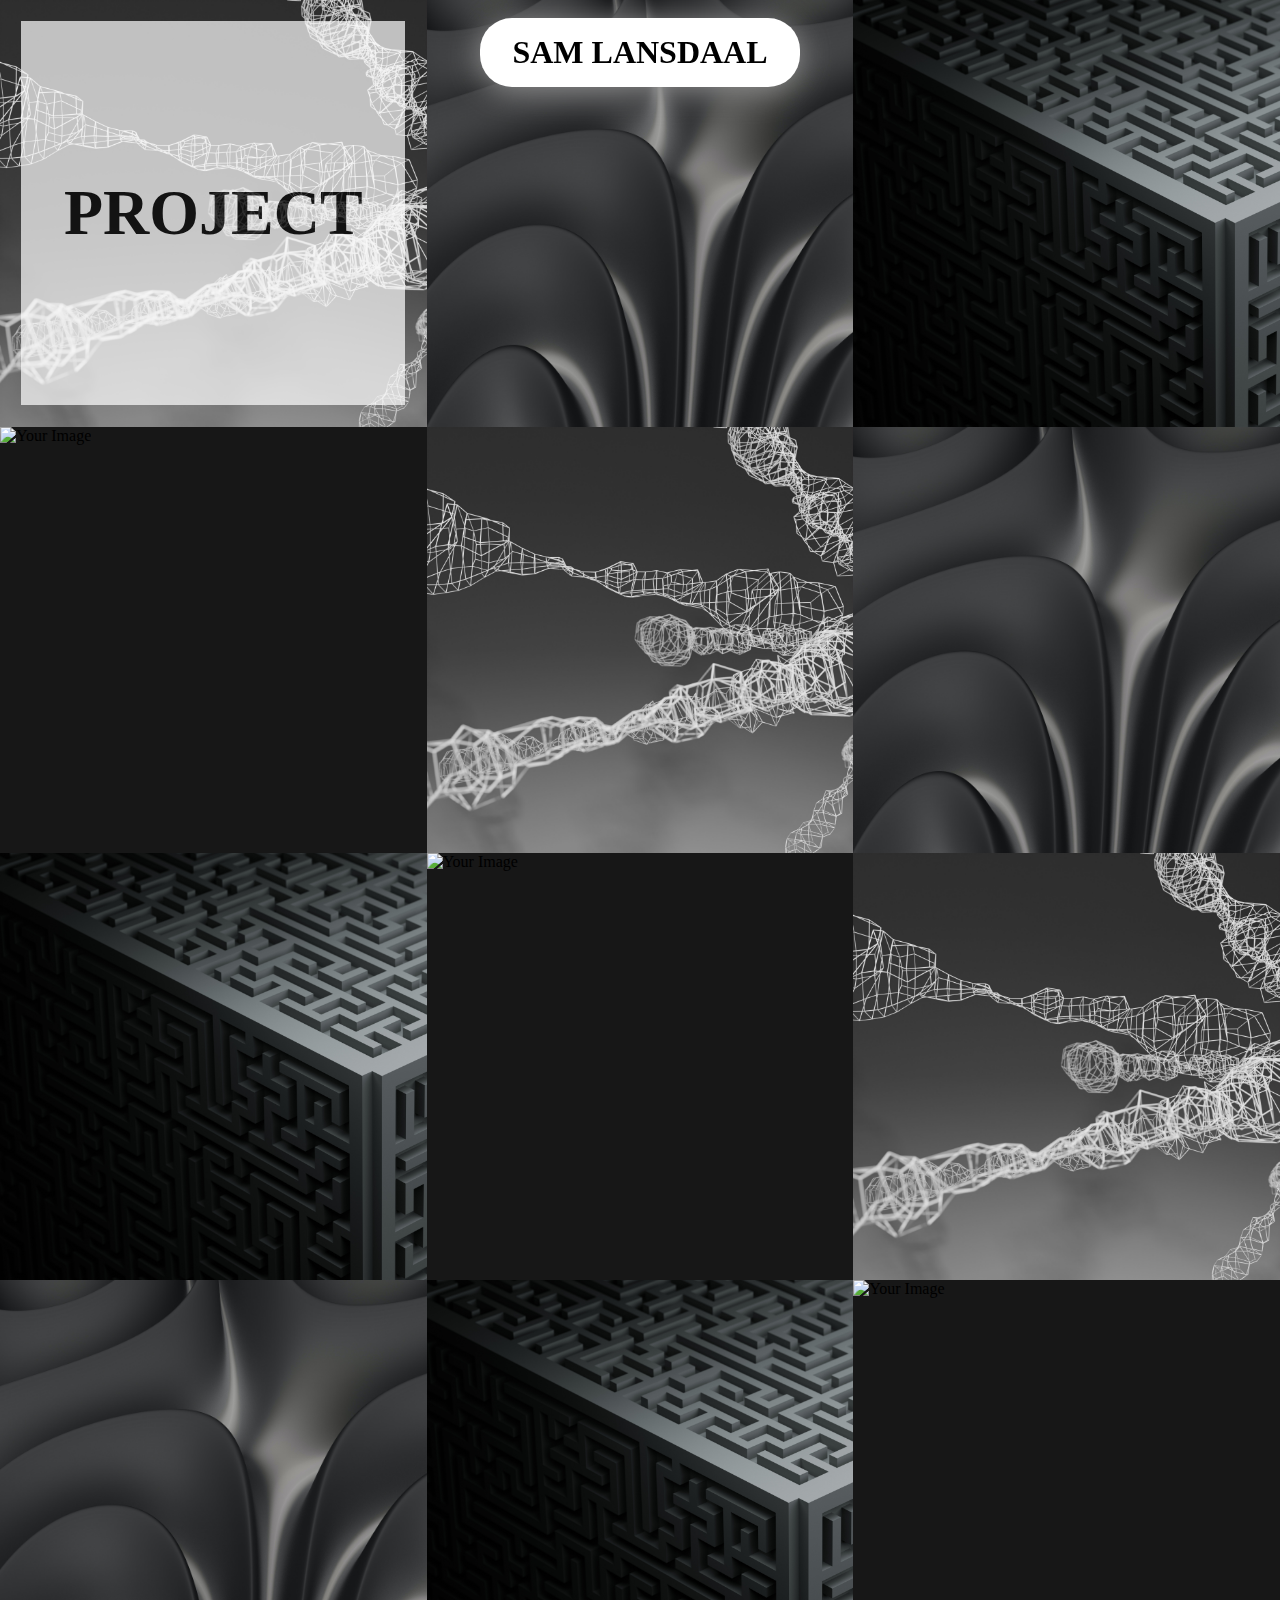
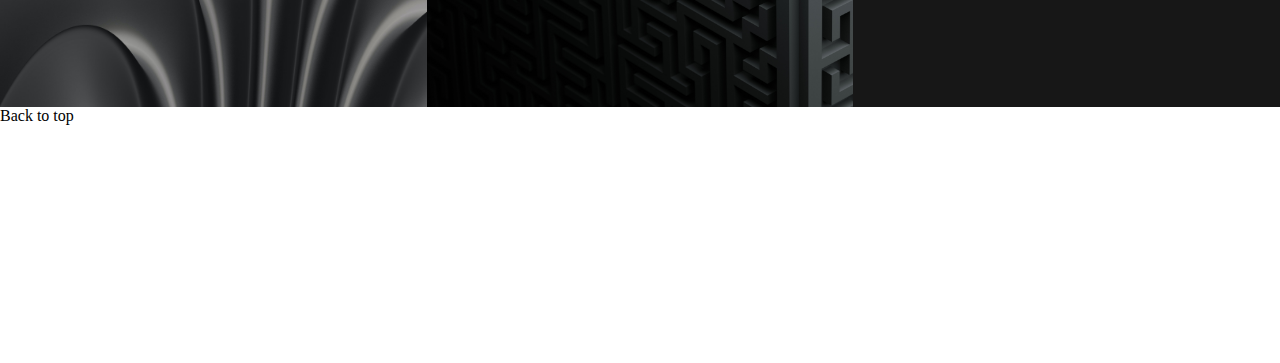
==== index.html @ 47d5263f "Add files via upload" ====
<!DOCTYPE html>
<html lang="en">
<head>
    <meta charset="UTF-8">
    <meta name="viewport" content="width=device-width, initial-scale=1.0">
    <title>Document</title>
    <link rel="stylesheet" type="text/css" href="./styles/styles.css">
</head>
<body>
    <main>
        <h1>
            <a href="index.html">
                Sam Lansdaal
            </a>
        </h1>

        <section>

            <a href="project1.html" class="image-container">
                <img src="images/test.jpg" alt="Your Image">
                
                <div class="overlay">
                    <h2>Project</h2>
                </div>
            </a>
            
            <a href="project1.html" class="image-container">
                <img src="images/test2.jpg" alt="Your Image">
                
                <div class="overlay">
                    <h2>Project</h2>
                </div>
            </a>
            
            <a href="project1.html" class="image-container">
                <img src="images/test3.jpg" alt="Your Image">
                
                <div class="overlay">
                    <h2>Project</h2>
                </div>
            </a>

            <a href="project1.html" class="image-container">
                <img src="images/test4.jpg" alt="Your Image">
                
                <div class="overlay">
                    <h2>Project</h2>
                </div>
            </a>

            <a href="project1.html" class="image-container">
                <img src="images/test.jpg" alt="Your Image">
                
                <div class="overlay">
                    <h2>Project</h2>
                </div>
            </a>
            
            <a href="project1.html" class="image-container">
                <img src="images/test2.jpg" alt="Your Image">
                
                <div class="overlay">
                    <h2>Project</h2>
                </div>
            </a>
            
            <a href="project1.html" class="image-container">
                <img src="images/test3.jpg" alt="Your Image">
                
                <div class="overlay">
                    <h2>Project</h2>
                </div>
            </a>

            <a href="project1.html" class="image-container">
                <img src="images/test4.jpg" alt="Your Image">
                
                <div class="overlay">
                    <h2>Project</h2>
                </div>
            </a>

            <a href="project1.html" class="image-container">
                <img src="images/test.jpg" alt="Your Image">
                
                <div class="overlay">
                    <h2>Project</h2>
                </div>
            </a>
            
            <a href="project1.html" class="image-container">
                <img src="images/test2.jpg" alt="Your Image">
                
                <div class="overlay">
                    <h2>Project</h2>
                </div>
            </a>
            
            <a href="project1.html" class="image-container">
                <img src="images/test3.jpg" alt="Your Image">
                
                <div class="overlay">
                    <h2>Project</h2>
                </div>
            </a>

            <a href="project1.html" class="image-container">
                <img src="images/test4.jpg" alt="Your Image">
                
                <div class="overlay">
                    <h2>Project</h2>
                </div>
            </a>

        
            
        </section>
    </main>
   <footer>
    Back to top
   </footer>


<script src="./scripts/script.js"></script>
</body>
</html>
---- styles/styles.css ----
* {
    margin: 0;
    padding: 0;
}

:root {
    --var-lightBlack: rgb(36, 36, 36);
    --var-gold: gold;
    --var-darkBlack: rgb(10, 10, 10);
    --var-beige: beige;

}

body {
  font-family: Sofia Pro;
  font-size: 16px;
}

article {
  width: 55%;
  padding-top: 3em;
}

h1 {
  font-size: clamp(1em, 2em, 3em);
  font-weight: 700;
  text-transform: uppercase;
  text-decoration: none;
}

h2 {
  font-size: 3vi;
  text-transform: uppercase;
}

h3 {
  padding-top: 1em;
}

ul {
  list-style: none;
  padding-bottom: 1em;
}

section {
  flex-wrap: wrap;
  display: flex;
  width: 100%;
  background-color: rgb(23, 23, 23);
}

main {
  display: flex;
  justify-content: center;
}

.menu {
 display: none;
}

.active {
  display: block;
  position: fixed;
  height: 100vh;
  width: 100vw;
  z-index: 100;
  background-color: black;
}

article {
  width: 20vw;
}

main h1 {
  position: fixed;
  top: 2vh;
  z-index: 100;
  width: fit-content;
  padding: 0.5em 1em 0.5em 1em;
  height: fit-content;
  border-radius: 1em;
  background-color: white;
  justify-self: center;
  box-shadow: rgb(149, 149, 149) 0em 0.1em 1em;
  transition: 1s;
  cursor: pointer;
}

main h1:hover {
  color: rgb(171, 171, 171);
  text-decoration: none;
}


main button {
  background-color: rgb(229, 229, 229);
  position: fixed;
  left: -0.1em;
  top: 40vh;
  z-index: 100;
  height: fit-content;
  width: fit-content;
  padding: 4em 1em 4em 1em;
  border-radius: 0em 2em 2em 0em;
  box-shadow: none;
  border: none;
  box-shadow: rgb(149, 149, 149) 0.1em 0em 1em;
  text-decoration: none;
  transition: 2s;
  
}

.activeButton {
  transform: translateX(14.9vw);
}

a, a:hover, a:active, a:visited {
  text-decoration: none;
  color: inherit;
}

main button:hover {
  cursor: pointer;
}

main button h2 {
  font-size: 3em;
  opacity: 1;
}

/* Image container + de overlay erover heen */

.image-container {
  display: flex;
  width: 25%;
  aspect-ratio: 1/1;
  overflow: hidden;
  position: relative;
}

.image-container img {
  width: auto; 
  height: 100%;
}

.image-container .overlay {
  position: absolute;
  top: 5%;
  left: 5%;
  width: 90%;
  height: 90%;

  opacity: 0;
  transition: 1s; 

  /* positie van text in de overlay */
  display: flex;
  justify-content: center;
  align-items: center;
}

.image-container:hover .overlay {
  opacity: 0.7;
  background-color: white;
}


a:hover,
a:active,
a:visited {
  text-decoration: none;
  color: inherit;
}

@media screen and (max-width: 1334px) {
  .image-container {
    width: 33.333%;
  }

  h2 {
    font-size: 5vi;
    text-transform: uppercase;
  }
}

@media screen and (max-width: 756px) {
  .image-container {
    width: 50%;
  }

  h2 {
    font-size: 8vi;
    text-transform: uppercase;
  }
}

@media screen and (max-width: 400px) {
  .image-container {
    width: 100%;
  }

  h2 {
    font-size: 15vi;
    text-transform: uppercase;
  }
}

footer {
  height: 20vw;
}










/* Project page layout */

.projectPage {
  display: flex;
  flex-direction: column;
  align-items: center;
  background-color: white;
  padding-top: 8em;
}

.projectPage article {
  width: 100%;
  overflow: hidden;
  display: flex;
  justify-content: center;
  align-items: center;
}

.projectPage p {
 width: 50vw;
}


.projectPage article img {
  width: 95vw;
  height: fit-content;
  
}
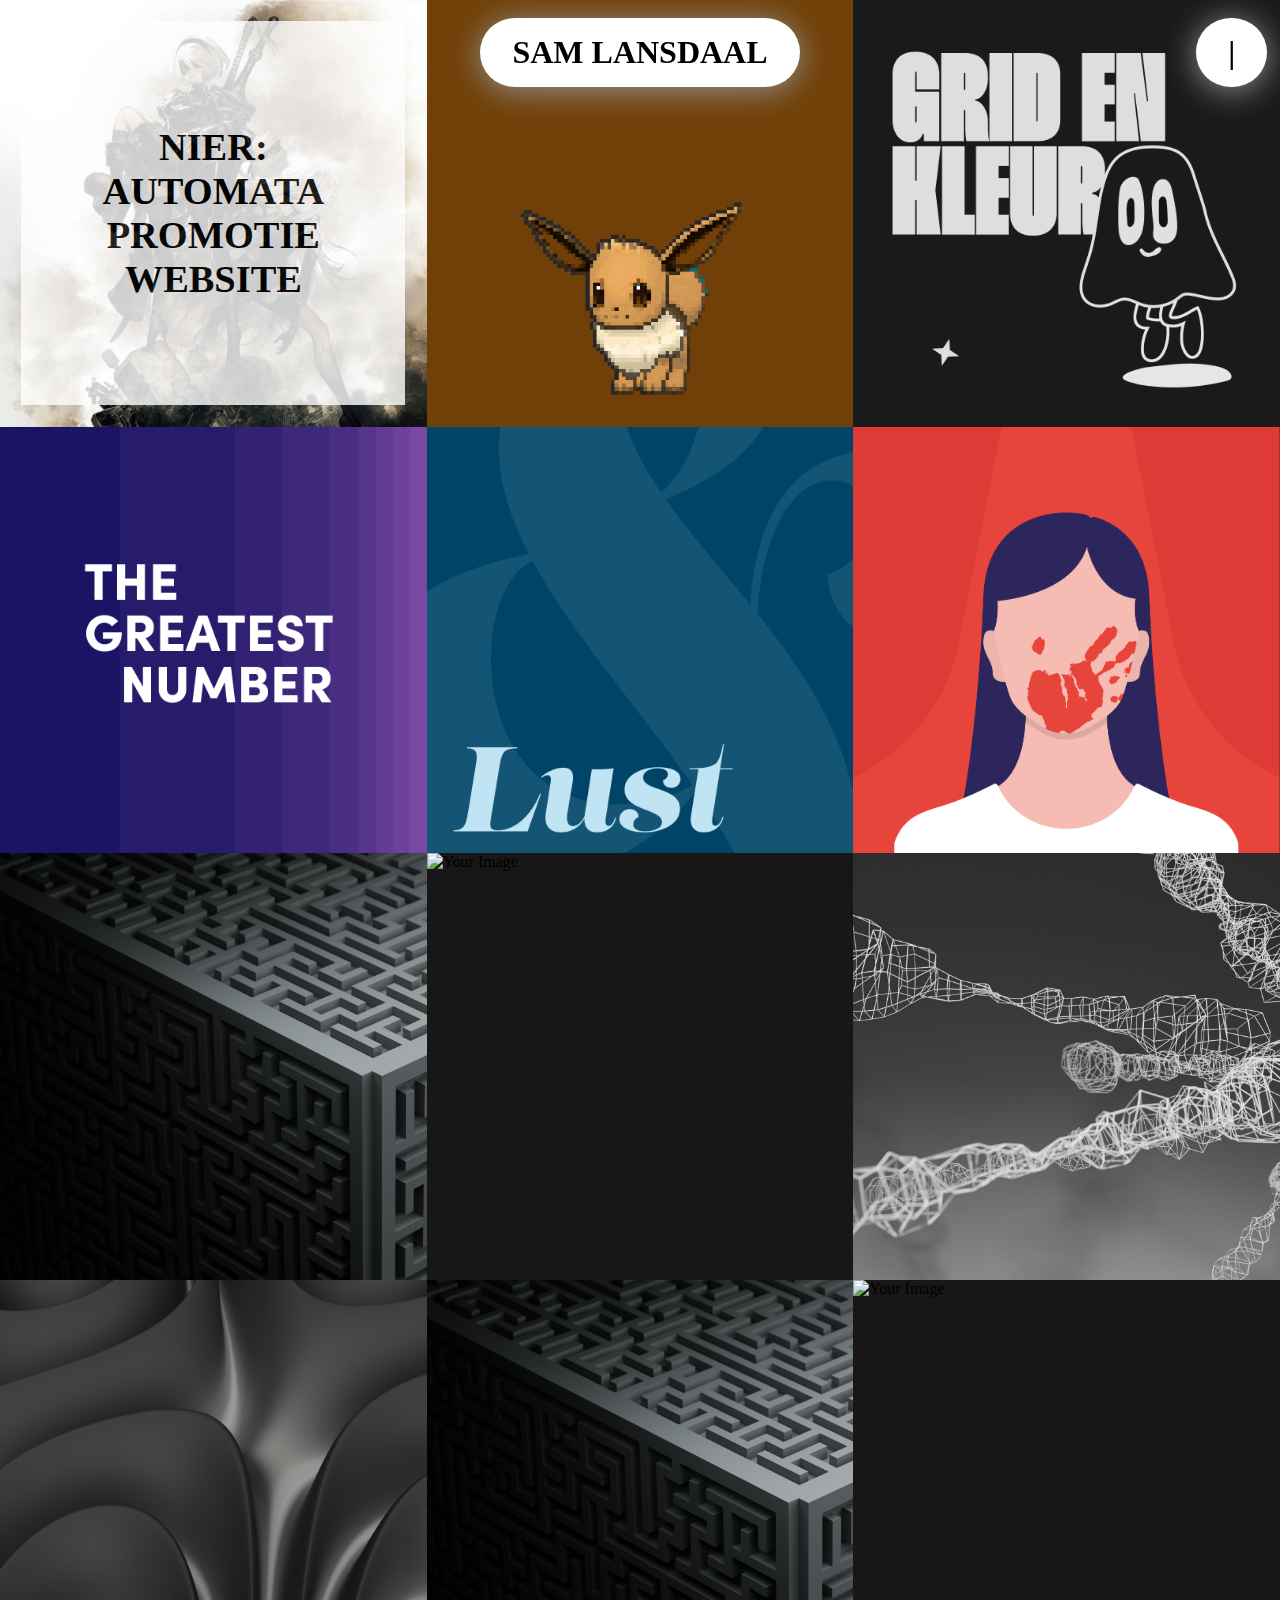
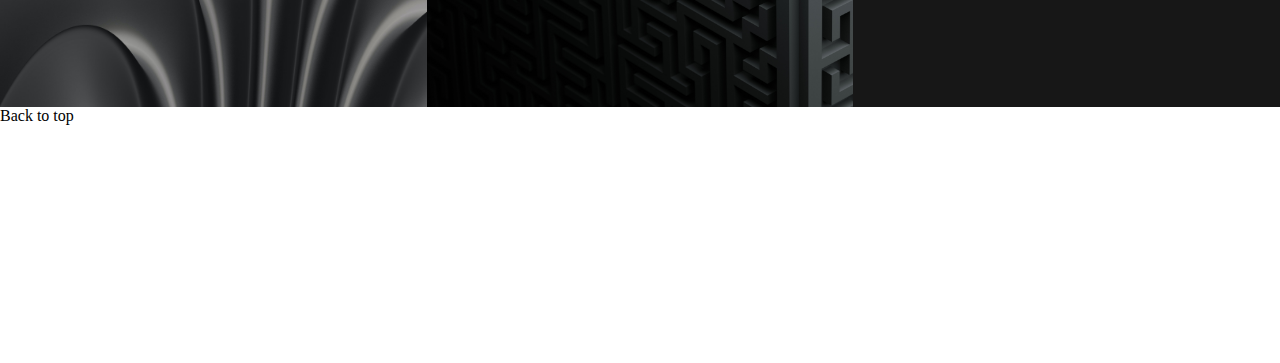
==== commit 83ab34f6: "Add files via upload" ====
--- a/index.html
+++ b/index.html
@@ -3,7 +3,7 @@
 <head>
     <meta charset="UTF-8">
     <meta name="viewport" content="width=device-width, initial-scale=1.0">
-    <title>Document</title>
+    <title>Portfolio</title>
     <link rel="stylesheet" type="text/css" href="./styles/styles.css">
 </head>
 <body>
@@ -13,54 +13,70 @@
                 Sam Lansdaal
             </a>
         </h1>
-
+        <div id="menuButton" class="menuButton">|</div>
+        <div id="menuScreen" class="menuScreen">
+            <div class="menuScreenContent">
+                <h5>Menu</h5>
+                <ul>
+                    <a href="NieR.html">
+                        <li>
+                            NieR: Automata promotie website
+                        </li>
+                    </a> 
+                    <li>Eeveelutions</li>
+                    <li>Spooky Products</li>
+                    <li>The Greatest Number</li>
+                    <li>Typografie Analyse</li>
+                    <li>Beeldtaal</li>
+                </ul>
+            </div>
+        </div>
         <section>
-
-            <a href="project1.html" class="image-container">
-                <img src="images/test.jpg" alt="Your Image">
-                
+            <a href="NieR.html" class="image-container">
+                <img src="./images/Ontwerpen 2/tile.png" alt="Your Image">
+               
                 <div class="overlay">
-                    <h2>Project</h2>
+                    <h2>NieR: Automata promotie website</h2>
                 </div>
             </a>
             
             <a href="project1.html" class="image-container">
-                <img src="images/test2.jpg" alt="Your Image">
+                <img src="./images/Interface en Interactie/133-Eevee_tile.gif" alt="Your Image">
+            
+                <div class="overlay">
+                    <h2>Eeveelutions</h2>
+                </div>
+            </a>
+            
+            <a href="SpookyProducts.html" class="image-container">
+                <img src="./images/Grid_en_Kleur/Tile.png" alt="Your Image">
+            
+                <div class="overlay">
+                    <h2>Spooky Products</h2>
+                </div>
+            </a>
+
+            <a href="project1.html" class="image-container">
+                <img src="./images/Ontwerpen 1/Middel 5Tile.png" alt="Your Image">
+             
+                <div class="overlay">
+                    <h2>The Greatest Number</h2>
+                </div>
+            </a>
+
+            <a href="project1.html" class="image-container">
+                <img src="./images/Typografie/Tile.png" alt="Your Image">
                 
                 <div class="overlay">
-                    <h2>Project</h2>
+                    <h2>Typografie Analyse</h2>
                 </div>
             </a>
             
             <a href="project1.html" class="image-container">
-                <img src="images/test3.jpg" alt="Your Image">
+                <img src="./images/Beeldtaal/Middel 4Tile.png" alt="Your Image">
                 
                 <div class="overlay">
-                    <h2>Project</h2>
-                </div>
-            </a>
-
-            <a href="project1.html" class="image-container">
-                <img src="images/test4.jpg" alt="Your Image">
-                
-                <div class="overlay">
-                    <h2>Project</h2>
-                </div>
-            </a>
-
-            <a href="project1.html" class="image-container">
-                <img src="images/test.jpg" alt="Your Image">
-                
-                <div class="overlay">
-                    <h2>Project</h2>
-                </div>
-            </a>
-            
-            <a href="project1.html" class="image-container">
-                <img src="images/test2.jpg" alt="Your Image">
-                
-                <div class="overlay">
-                    <h2>Project</h2>
+                    <h2>Beeldtaal</h2>
                 </div>
             </a>
             
--- a/styles/styles.css
+++ b/styles/styles.css
@@ -4,22 +4,27 @@
 }
 
 :root {
-    --var-lightBlack: rgb(36, 36, 36);
-    --var-gold: gold;
-    --var-darkBlack: rgb(10, 10, 10);
-    --var-beige: beige;
+  --var-orange: rgb(255, 119, 0);
+  --var-darkGray: rgb(32, 32, 32);
 
 }
 
 body {
   font-family: Sofia Pro;
-  font-size: 16px;
-}
-
-article {
-  width: 55%;
-  padding-top: 3em;
-}
+  font-size: 1em;
+}
+
+a, a:hover, a:active, a:visited {
+  text-decoration: none;
+  color: inherit;
+}
+
+ul {
+  list-style: none;
+}
+
+/* Styling van de headers */
+/* ---------------------------------------- */
 
 h1 {
   font-size: clamp(1em, 2em, 3em);
@@ -29,46 +34,30 @@
 }
 
 h2 {
-  font-size: 3vi;
+  font-size: 2vi;
   text-transform: uppercase;
+  text-align: center;
 }
 
 h3 {
-  padding-top: 1em;
-}
-
-ul {
-  list-style: none;
+  font-size: 2em;
+  text-transform: uppercase;
+}
+
+h4 {
+  padding-top: 0.5em;
   padding-bottom: 1em;
-}
-
-section {
-  flex-wrap: wrap;
-  display: flex;
-  width: 100%;
-  background-color: rgb(23, 23, 23);
-}
+  color: rgb(252, 115, 65);
+  font-weight: 400;
+  font-style: italic;
+}
+
+/* ---------------------------------------- */
+
 
 main {
   display: flex;
   justify-content: center;
-}
-
-.menu {
- display: none;
-}
-
-.active {
-  display: block;
-  position: fixed;
-  height: 100vh;
-  width: 100vw;
-  z-index: 100;
-  background-color: black;
-}
-
-article {
-  width: 20vw;
 }
 
 main h1 {
@@ -78,7 +67,7 @@
   width: fit-content;
   padding: 0.5em 1em 0.5em 1em;
   height: fit-content;
-  border-radius: 1em;
+  border-radius: 10em;
   background-color: white;
   justify-self: center;
   box-shadow: rgb(149, 149, 149) 0em 0.1em 1em;
@@ -87,12 +76,11 @@
 }
 
 main h1:hover {
-  color: rgb(171, 171, 171);
+  color: var(--var-orange);
   text-decoration: none;
 }
 
-
-main button {
+main > button {
   background-color: rgb(229, 229, 229);
   position: fixed;
   left: -0.1em;
@@ -107,16 +95,6 @@
   box-shadow: rgb(149, 149, 149) 0.1em 0em 1em;
   text-decoration: none;
   transition: 2s;
-  
-}
-
-.activeButton {
-  transform: translateX(14.9vw);
-}
-
-a, a:hover, a:active, a:visited {
-  text-decoration: none;
-  color: inherit;
 }
 
 main button:hover {
@@ -128,7 +106,16 @@
   opacity: 1;
 }
 
+section {
+  flex-wrap: wrap;
+  display: flex;
+  width: 100%;
+  background-color: rgb(23, 23, 23);
+}
+
+
 /* Image container + de overlay erover heen */
+/* ---------------------------------------- */
 
 .image-container {
   display: flex;
@@ -160,16 +147,24 @@
 }
 
 .image-container:hover .overlay {
-  opacity: 0.7;
+  opacity: 0.8;
   background-color: white;
 }
 
-
-a:hover,
-a:active,
-a:visited {
-  text-decoration: none;
-  color: inherit;
+.overlay > h2 {
+  padding: 0em 1em;
+}
+
+/* ---------------------------------------- */
+
+
+/* Responsive mediaqueries */
+/* ---------------------------------------- */
+
+@media screen and (max-width: 2000px) {
+  .projectPage p, h3, h4 {
+    width: 30vw;
+  }
 }
 
 @media screen and (max-width: 1334px) {
@@ -178,8 +173,12 @@
   }
 
   h2 {
-    font-size: 5vi;
+    font-size: 3vi;
     text-transform: uppercase;
+  }
+
+  .projectPage p, h3, h4 {
+    width: 40vw;
   }
 }
 
@@ -189,8 +188,12 @@
   }
 
   h2 {
-    font-size: 8vi;
+    font-size: 5vi;
     text-transform: uppercase;
+  }
+
+  .projectPage p, h3, h4 {
+    width: 70vw;
   }
 }
 
@@ -200,8 +203,12 @@
   }
 
   h2 {
-    font-size: 15vi;
+    font-size: 10vi;
     text-transform: uppercase;
+  }
+
+  .projectPage p, h3, h4 {
+    width: 80vw;
   }
 }
 
@@ -210,39 +217,141 @@
 }
 
 
-
-
-
-
-
-
-
+/* menuScreen */
+
+.menuScreen {
+  transition: 2s ease-in-out;
+  position: absolute;
+  left: -100vw;
+  position: absolute;
+  background-color: var(--var-darkGray);
+  width: 100vw;
+  height: 100vh;
+  z-index: 400;
+  display: flex;
+  justify-content: center;
+  align-content: center;
+  flex-wrap: wrap;
+}
+
+.menuScreen h5{
+  text-align: center;
+  font-size: 5em;
+  text-transform: uppercase;
+}
+
+.menuScreenContent {
+  color: white;
+  width: 80vw;
+  height: 80vh;
+  display: flex;
+  flex-direction: column;
+  align-items: center;
+}
+
+/* active class die het menu verplaats */
+
+.active {
+  left: 0;
+}
+
+/* de toggle button voor het menu */
+
+.menuButton {
+  position: fixed;
+  background-color: white;
+  height: fit-content;
+  width: fit-content;
+  right: 1vw;
+  top: 2vh;
+  z-index: 500;
+  border-radius: 11em;
+  font-size: 2em;
+  font-weight: 700;
+  cursor: pointer;
+  padding: 0.5em 1em 0.5em 1em;
+  box-shadow: rgb(149, 149, 149) 0em 0.1em 1em;
+}
+
+/* ---------------------------------------- */
 
 /* Project page layout */
 
 .projectPage {
+  background-color: white;
+  padding-top: 10em;
+}
+
+.projectPage article {
+  width: 100vw;
   display: flex;
   flex-direction: column;
   align-items: center;
-  background-color: white;
-  padding-top: 8em;
-}
-
-.projectPage article {
-  width: 100%;
+  height: fit-content;
+}
+
+.projectPage p {
+ text-align: start;
+}
+
+.projectPage h3, h4 {
+  text-align: center;
+}
+
+.buttonContainer {
+  height: 20vh;
+  width: fit-content;
+  width: 100vw;
+  display: flex;
+  justify-content: center;
+  align-items: center;
+}
+
+.buttonContainer .button {
+  background-color: var(--var-orange) ;
+  z-index: 100;
+  height: fit-content;
+  width: fit-content;
+  padding: 1em;
+  border-radius: 10em;
+  box-shadow: var(--var-orange) 0em 0.1em 1em;
+  transition: 2s;
+  margin: 0em 1em;
+  color: white;
+}
+
+.buttonContainer .button:hover {
+  transform: scale(1.2);
+}
+
+.projectPage .image-container-project:first-of-type {
+  aspect-ratio: 2/1;
+  margin: 3em 0em;
+}
+ 
+.projectPage .image-container-project {
+  width: 100vw;
+  height: fit-content;
   overflow: hidden;
   display: flex;
   justify-content: center;
   align-items: center;
-}
-
-.projectPage p {
- width: 50vw;
-}
-
+  margin: 3em 0em 0em 0em;
+  background-color: var(--var-darkGray);
+}
 
 .projectPage article img {
-  width: 95vw;
-  height: fit-content;
-  
+  width: 100vw;
+  height: fit-content;
+  box-shadow: inset inset 0px 0px 83px 43px rgb(114, 0, 0);
+}
+
+.projectPage video {
+  width: 80vw;
+  height: auto;
+}
+
+#spookyOnepager img {
+  height: auto;
+  width: 60vw;
 }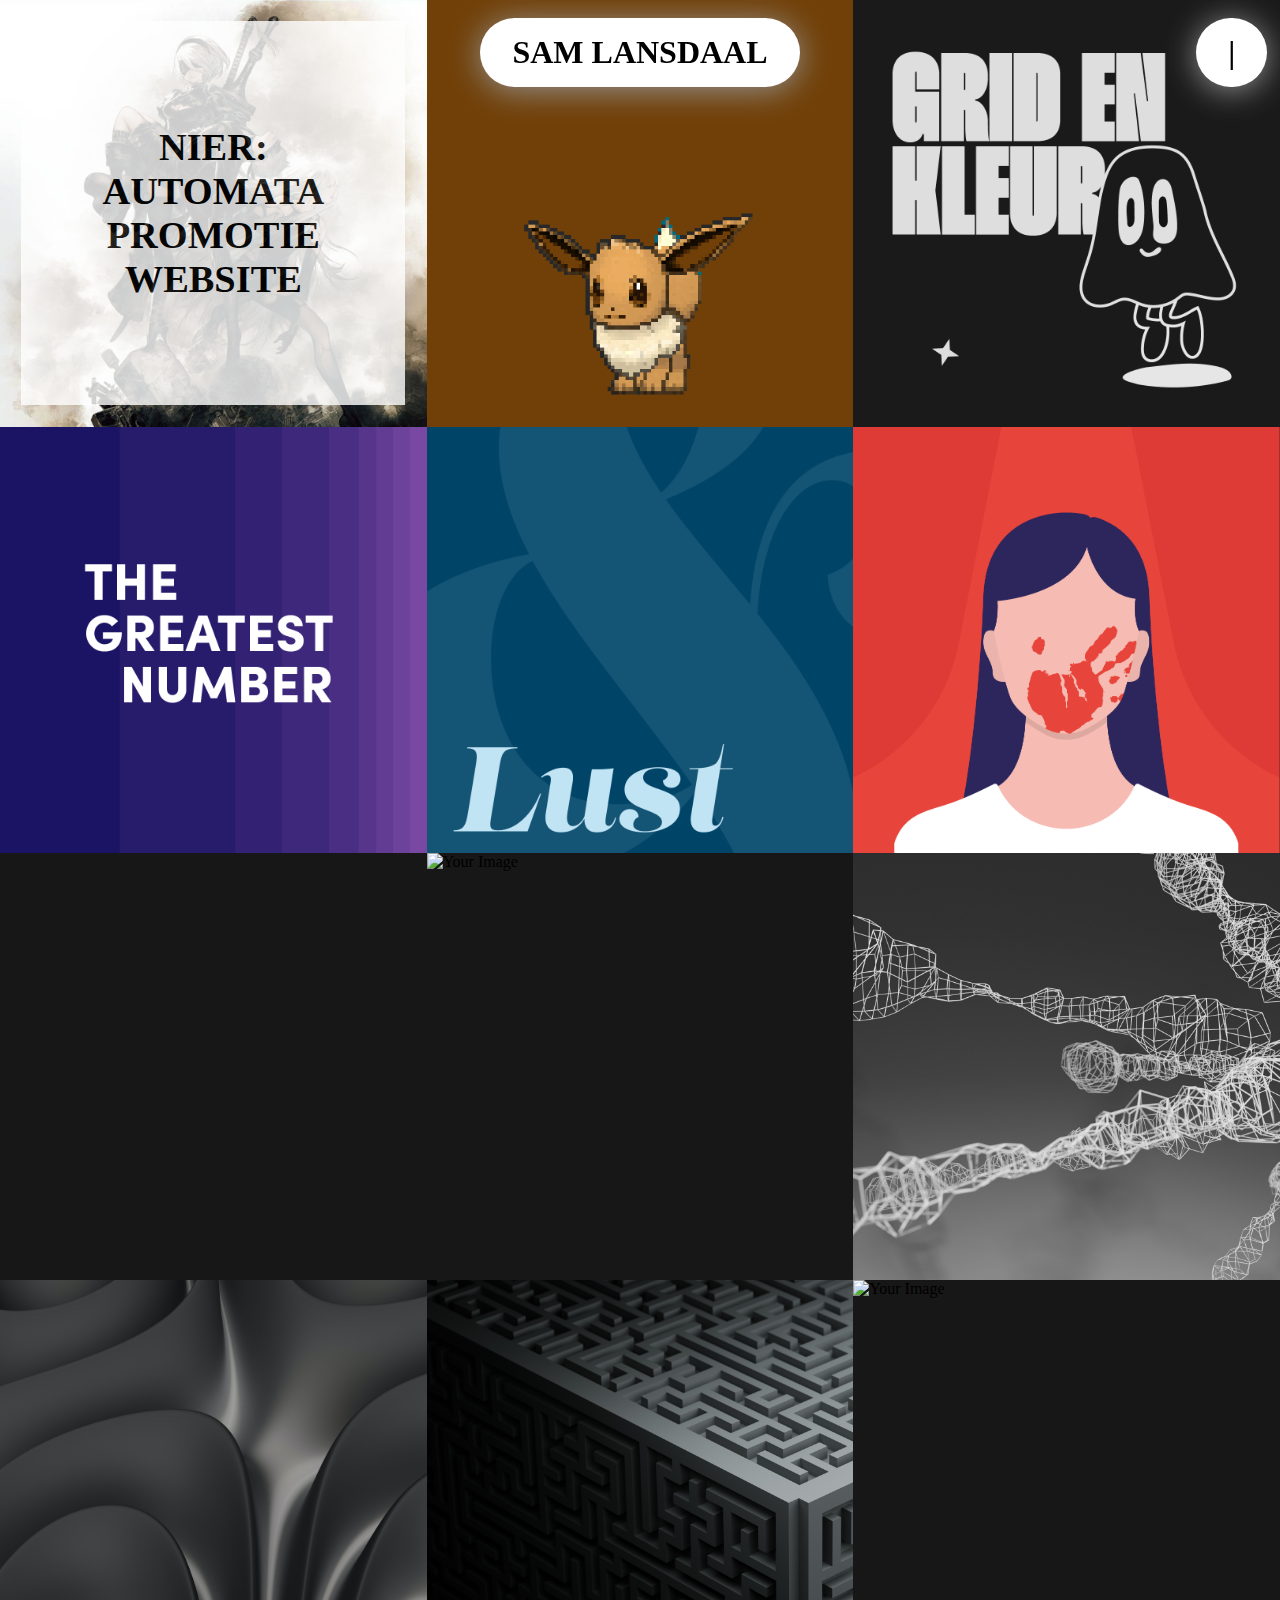
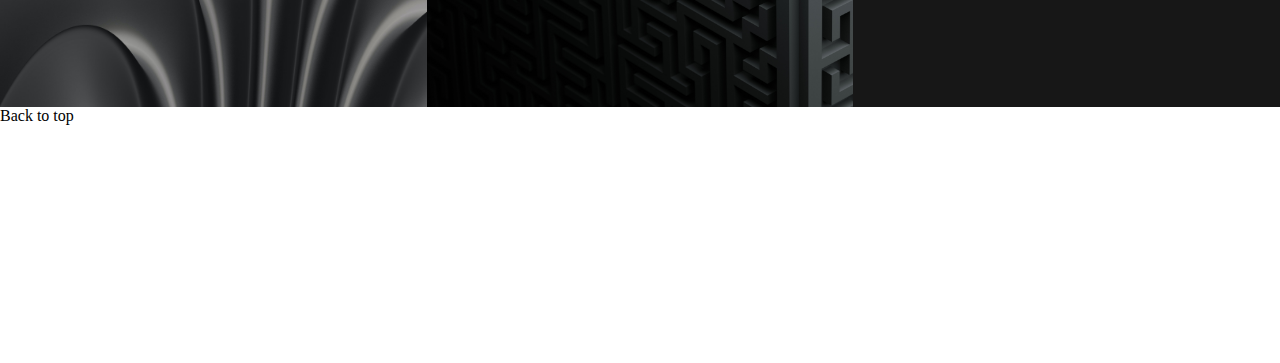
==== commit d6c5f27c: "Add files via upload" ====
--- a/index.html
+++ b/index.html
@@ -18,16 +18,49 @@
             <div class="menuScreenContent">
                 <h5>Menu</h5>
                 <ul>
+                    <h6>Contact</h6>
+                    <a href="NieR.html">
+                        <li>
+                            Bekijk CV
+                        </li>
+                    </a> 
+
+                    <h6>HvA opdrachten</h6>
                     <a href="NieR.html">
                         <li>
                             NieR: Automata promotie website
                         </li>
                     </a> 
-                    <li>Eeveelutions</li>
-                    <li>Spooky Products</li>
-                    <li>The Greatest Number</li>
-                    <li>Typografie Analyse</li>
-                    <li>Beeldtaal</li>
+
+                    <a href="Eeveelutions.html">
+                        <li>
+                            Eeveelutions
+                        </li>
+                    </a>
+                    
+                    <a href="SpookyProducts.html">
+                        <li>
+                            Spooky Products
+                        </li>
+                    </a>
+
+                    <a href="GreatestNumber.html">
+                        <li>
+                            The Greatest Number
+                        </li>
+                    </a>
+
+                    <a href="Typografie.html">
+                        <li>
+                            Typografie Analyse
+                        </li>
+                    </a>
+
+                    <a href="BeeldTaal.html">
+                        <li>
+                            Beeldtaal
+                        </li>
+                    </a>
                 </ul>
             </div>
         </div>
@@ -40,7 +73,7 @@
                 </div>
             </a>
             
-            <a href="project1.html" class="image-container">
+            <a href="Eeveelutions.html" class="image-container">
                 <img src="./images/Interface en Interactie/133-Eevee_tile.gif" alt="Your Image">
             
                 <div class="overlay">
@@ -56,7 +89,7 @@
                 </div>
             </a>
 
-            <a href="project1.html" class="image-container">
+            <a href="GreatestNumber.html" class="image-container">
                 <img src="./images/Ontwerpen 1/Middel 5Tile.png" alt="Your Image">
              
                 <div class="overlay">
@@ -64,7 +97,7 @@
                 </div>
             </a>
 
-            <a href="project1.html" class="image-container">
+            <a href="Typografie.html" class="image-container">
                 <img src="./images/Typografie/Tile.png" alt="Your Image">
                 
                 <div class="overlay">
@@ -72,7 +105,7 @@
                 </div>
             </a>
             
-            <a href="project1.html" class="image-container">
+            <a href="BeeldTaal.html" class="image-container">
                 <img src="./images/Beeldtaal/Middel 4Tile.png" alt="Your Image">
                 
                 <div class="overlay">
@@ -80,9 +113,11 @@
                 </div>
             </a>
             
-            <a href="project1.html" class="image-container">
-                <img src="images/test3.jpg" alt="Your Image">
-                
+            <a href="Afstuderen.html" class="image-container">
+                <!-- <img src="images/test3.jpg" alt="Your Image"> -->
+                <video src="videos/Afstuderen.mp4" type="video/mp4" autoplay muted>
+
+                </video>
                 <div class="overlay">
                     <h2>Project</h2>
                 </div>
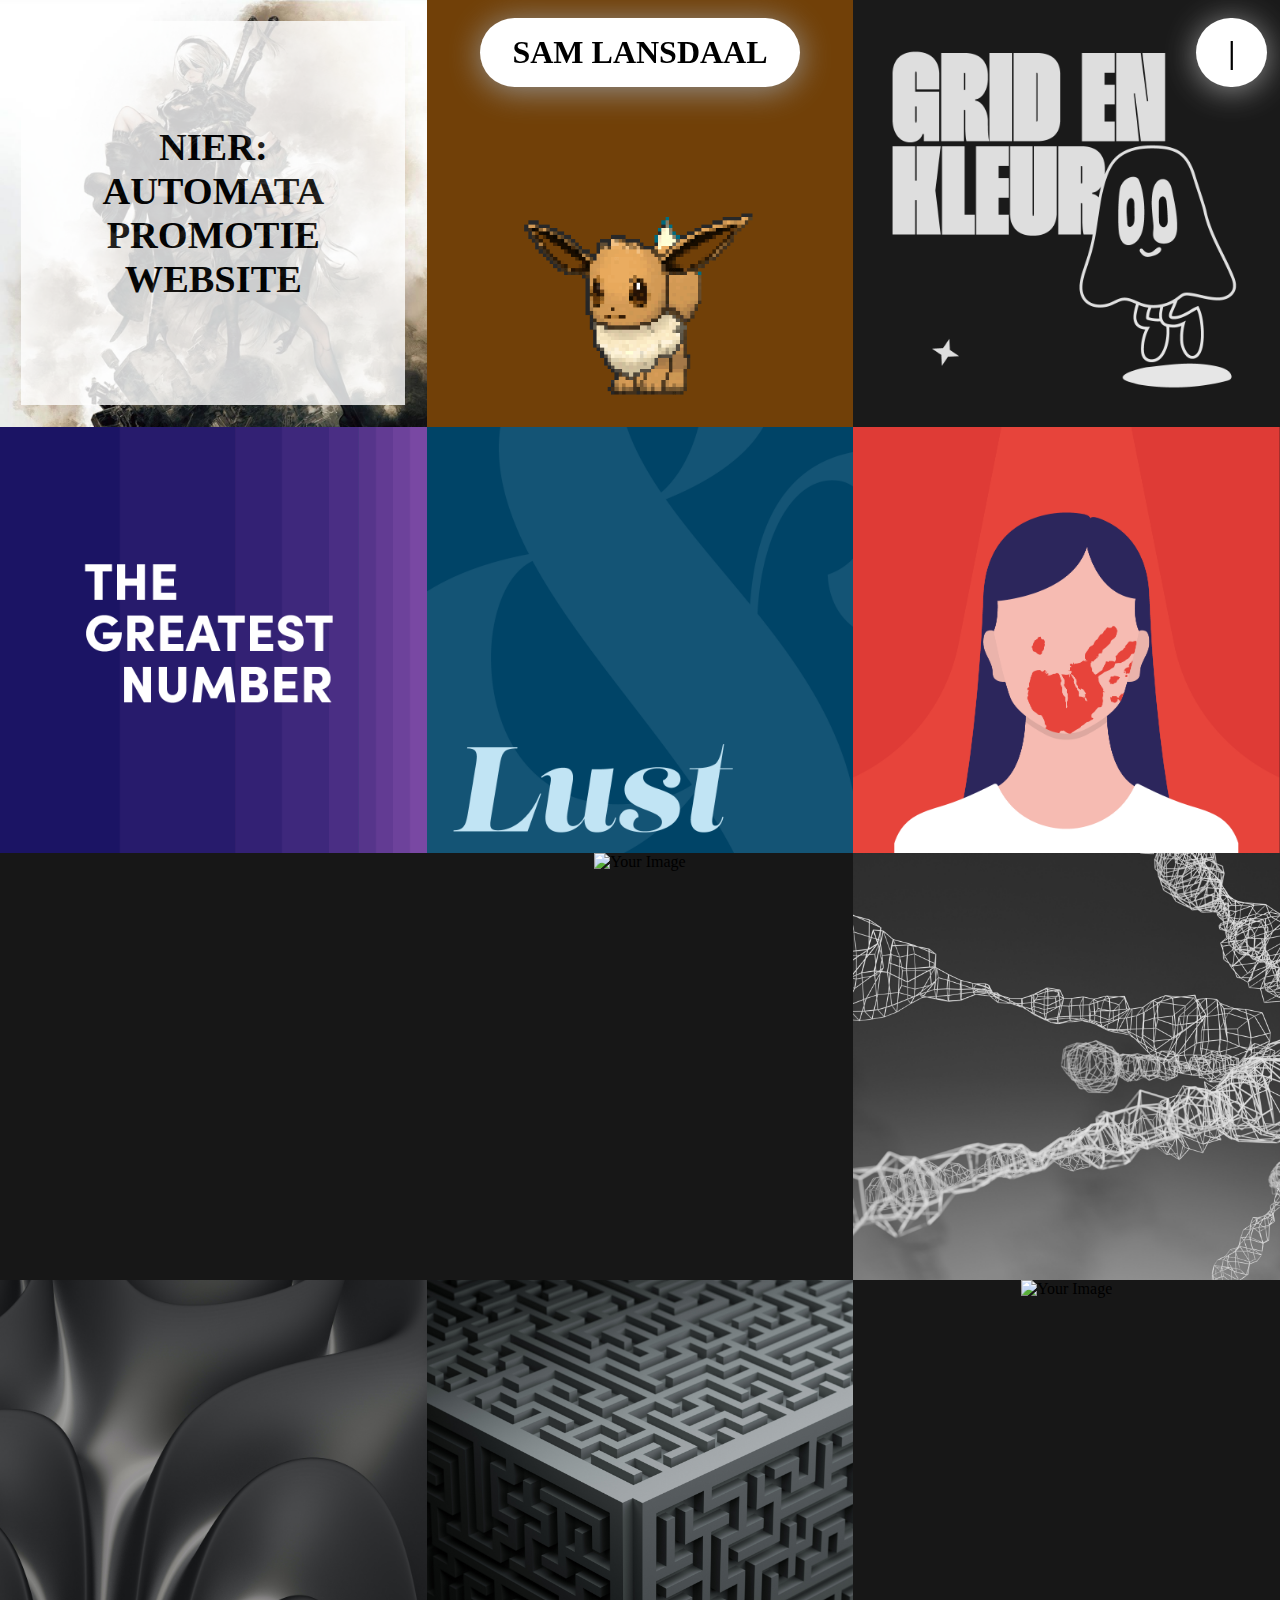
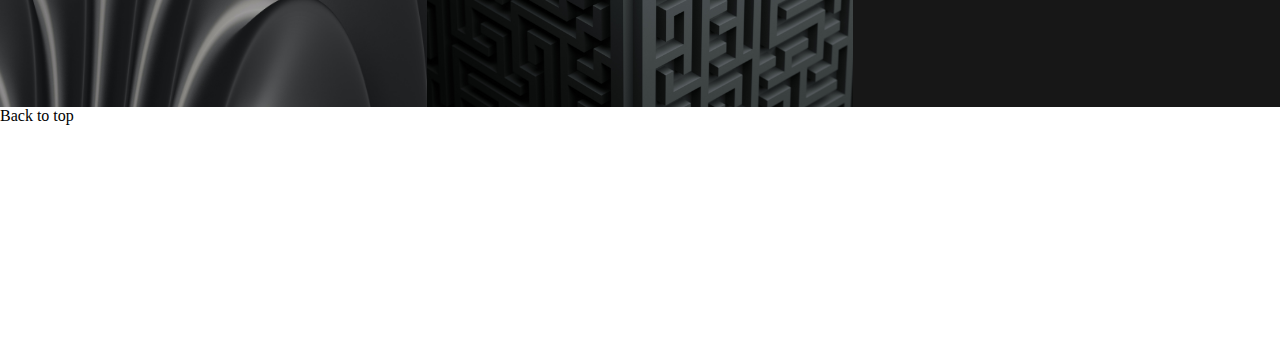
==== commit 1b955fb5: "Add files via upload" ====
--- a/index.html
+++ b/index.html
@@ -115,7 +115,7 @@
             
             <a href="Afstuderen.html" class="image-container">
                 <!-- <img src="images/test3.jpg" alt="Your Image"> -->
-                <video src="videos/Afstuderen.mp4" type="video/mp4" autoplay muted>
+                <video src="./videos/Afstuderen.mp4" type="video/mp4" autoplay muted>
 
                 </video>
                 <div class="overlay">
--- a/styles/styles.css
+++ b/styles/styles.css
@@ -21,6 +21,22 @@
 
 ul {
   list-style: none;
+}
+
+ul li {
+  padding-top: 0.5em;
+  transition: 1s;
+  font-weight: 300;
+}
+
+ul li:hover {
+  color: var(--var-orange);
+}
+
+ul h6 {
+  font-weight: 700;
+  font-size: 1.5em;
+  padding-top: 1em;
 }
 
 /* Styling van de headers */
@@ -123,9 +139,15 @@
   aspect-ratio: 1/1;
   overflow: hidden;
   position: relative;
+  justify-content: center;
 }
 
 .image-container img {
+  width: auto; 
+  height: 100%;
+}
+
+.image-container video {
   width: auto; 
   height: 100%;
 }
@@ -340,10 +362,9 @@
   background-color: var(--var-darkGray);
 }
 
-.projectPage article img {
-  width: 100vw;
-  height: fit-content;
-  box-shadow: inset inset 0px 0px 83px 43px rgb(114, 0, 0);
+.projectPage article .image-container-project img {
+  width: 100vw;
+  height: fit-content;
 }
 
 .projectPage video {
@@ -351,7 +372,29 @@
   height: auto;
 }
 
-#spookyOnepager img {
+#spookyOnepager, #BeeldtaalPoster {
   height: auto;
   width: 60vw;
+}
+
+#afstuderen {
+  width: 100vw;
+}
+
+embed, iframe {
+  width: 80vw;
+  height: 80vh;
+}
+
+iframe {
+  width: 80vw;
+  height: 80vh;
+}
+
+.image-container-project-afstuderen {
+  display: flex;
+}
+
+.image-container-project-afstuderen embed {
+  width: 33vw;
 }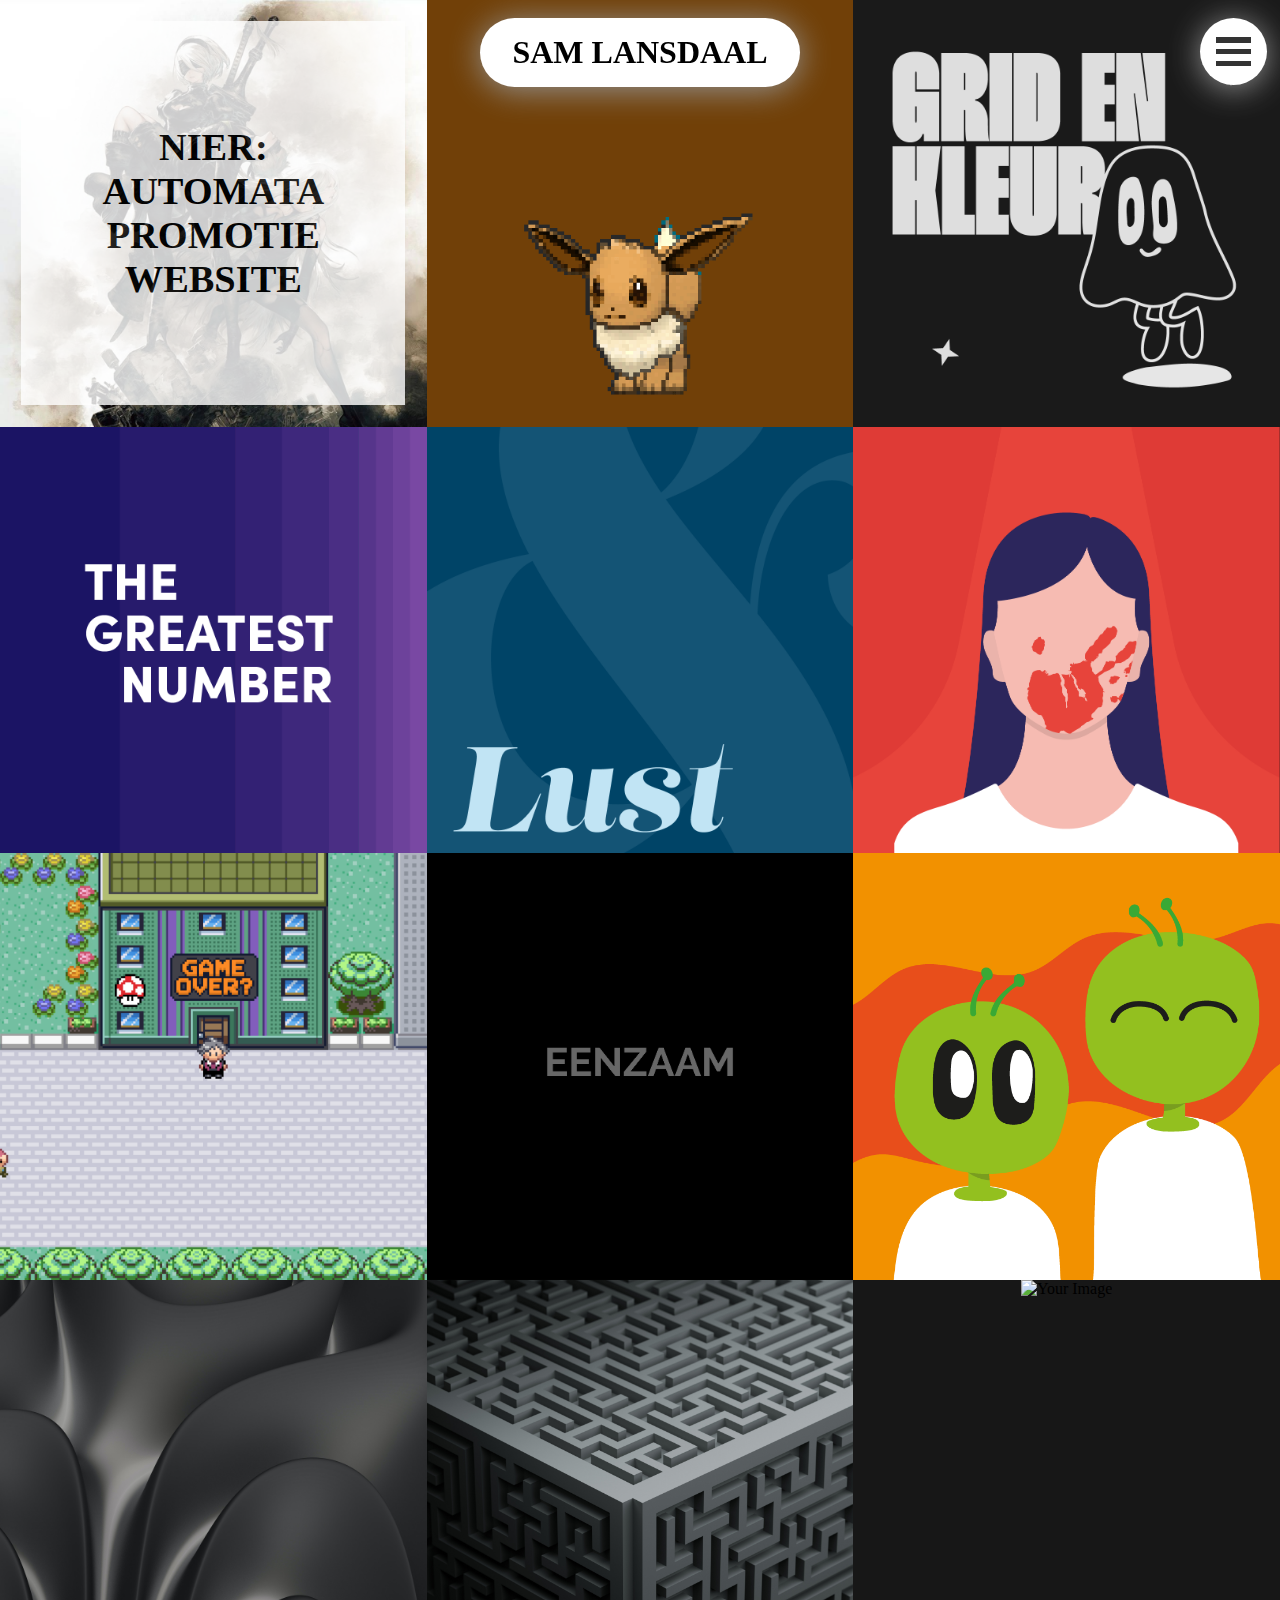
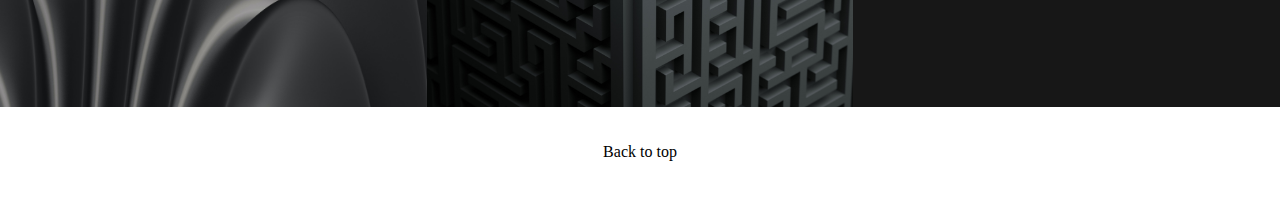
==== commit ebd7148c: "Add files via upload" ====
--- a/index.html
+++ b/index.html
@@ -5,15 +5,31 @@
     <meta name="viewport" content="width=device-width, initial-scale=1.0">
     <title>Portfolio</title>
     <link rel="stylesheet" type="text/css" href="./styles/styles.css">
+
+    <link rel="apple-touch-icon" sizes="180x180" href="/apple-touch-icon.png">
+    <link rel="icon" type="image/png" sizes="32x32" href="/favicon-32x32.png">
+    <link rel="icon" type="image/png" sizes="16x16" href="/favicon-16x16.png">
+    <link rel="manifest" href="/site.webmanifest">
+    <link rel="mask-icon" href="/safari-pinned-tab.svg" color="#5bbad5">
+    <meta name="msapplication-TileColor" content="#da532c">
+    <meta name="theme-color" content="#ffffff">
+
 </head>
 <body>
     <main>
-        <h1>
-            <a href="index.html">
+        <div id="top"></div>
+        <a class="homeButton" href="index.html">
+            <h1>
                 Sam Lansdaal
-            </a>
-        </h1>
-        <div id="menuButton" class="menuButton">|</div>
+            </h1>
+        </a>
+
+        <div id="menuButton" class="menuButton">
+            <div class="bar1"></div>
+            <div class="bar2"></div>
+            <div class="bar3"></div>
+        </div>
+
         <div id="menuScreen" class="menuScreen">
             <div class="menuScreenContent">
                 <h5>Menu</h5>
@@ -61,6 +77,19 @@
                             Beeldtaal
                         </li>
                     </a>
+
+                    <a href="Afstuderen.html">
+                        <li>
+                            Game Over?
+                        </li>
+                    </a>
+
+                    <a href="Eenzaam.html">
+                        <li>
+                            Eenzaam
+                        </li>
+                    </a>
+
                 </ul>
             </div>
         </div>
@@ -114,28 +143,26 @@
             </a>
             
             <a href="Afstuderen.html" class="image-container">
-                <!-- <img src="images/test3.jpg" alt="Your Image"> -->
-                <video src="./videos/Afstuderen.mp4" type="video/mp4" autoplay muted>
-
-                </video>
-                <div class="overlay">
-                    <h2>Project</h2>
-                </div>
-            </a>
-
-            <a href="project1.html" class="image-container">
-                <img src="images/test4.jpg" alt="Your Image">
-                
-                <div class="overlay">
-                    <h2>Project</h2>
-                </div>
-            </a>
-
-            <a href="project1.html" class="image-container">
-                <img src="images/test.jpg" alt="Your Image">
-                
-                <div class="overlay">
-                    <h2>Project</h2>
+                <img src="./images/Afstuderen/Cover.png" alt="Your Image">
+
+                <div class="overlay">
+                    <h2>Game Over?</h2>
+                </div>
+            </a>
+
+            <a href="Eenzaam.html" class="image-container">
+                <img src="./images/Eenzaam/Tile.png" alt="Your Image">
+                
+                <div class="overlay">
+                    <h2>Eenzaam</h2>
+                </div>
+            </a>
+
+            <a href="Jim_en_Johan.html" class="image-container">
+                <img src="./images/Jim_en_Johan/cover.png" alt="Your Image">
+                
+                <div class="overlay">
+                    <h2>Storytelling: Jim en Johan</h2>
                 </div>
             </a>
             
@@ -168,7 +195,9 @@
         </section>
     </main>
    <footer>
-    Back to top
+        <a href="#top">
+            Back to top
+        </a>
    </footer>
 
 
--- a/styles/styles.css
+++ b/styles/styles.css
@@ -7,6 +7,10 @@
   --var-orange: rgb(255, 119, 0);
   --var-darkGray: rgb(32, 32, 32);
 
+}
+
+html {
+  scroll-behavior: smooth;
 }
 
 body {
@@ -76,22 +80,25 @@
   justify-content: center;
 }
 
-main h1 {
-  position: fixed;
+.homeButton {
+  position:fixed;
   top: 2vh;
-  z-index: 100;
+  z-index: 500;
   width: fit-content;
+  height: fit-content;
+  transition: 1s;
+}
+
+main .homeButton h1 {
   padding: 0.5em 1em 0.5em 1em;
-  height: fit-content;
   border-radius: 10em;
   background-color: white;
-  justify-self: center;
   box-shadow: rgb(149, 149, 149) 0em 0.1em 1em;
-  transition: 1s;
+ 
   cursor: pointer;
 }
 
-main h1:hover {
+main .homeButton:hover {
   color: var(--var-orange);
   text-decoration: none;
 }
@@ -130,122 +137,12 @@
 }
 
 
-/* Image container + de overlay erover heen */
-/* ---------------------------------------- */
-
-.image-container {
-  display: flex;
-  width: 25%;
-  aspect-ratio: 1/1;
-  overflow: hidden;
-  position: relative;
-  justify-content: center;
-}
-
-.image-container img {
-  width: auto; 
-  height: 100%;
-}
-
-.image-container video {
-  width: auto; 
-  height: 100%;
-}
-
-.image-container .overlay {
-  position: absolute;
-  top: 5%;
-  left: 5%;
-  width: 90%;
-  height: 90%;
-
-  opacity: 0;
-  transition: 1s; 
-
-  /* positie van text in de overlay */
-  display: flex;
-  justify-content: center;
-  align-items: center;
-}
-
-.image-container:hover .overlay {
-  opacity: 0.8;
-  background-color: white;
-}
-
-.overlay > h2 {
-  padding: 0em 1em;
-}
-
-/* ---------------------------------------- */
-
-
-/* Responsive mediaqueries */
-/* ---------------------------------------- */
-
-@media screen and (max-width: 2000px) {
-  .projectPage p, h3, h4 {
-    width: 30vw;
-  }
-}
-
-@media screen and (max-width: 1334px) {
-  .image-container {
-    width: 33.333%;
-  }
-
-  h2 {
-    font-size: 3vi;
-    text-transform: uppercase;
-  }
-
-  .projectPage p, h3, h4 {
-    width: 40vw;
-  }
-}
-
-@media screen and (max-width: 756px) {
-  .image-container {
-    width: 50%;
-  }
-
-  h2 {
-    font-size: 5vi;
-    text-transform: uppercase;
-  }
-
-  .projectPage p, h3, h4 {
-    width: 70vw;
-  }
-}
-
-@media screen and (max-width: 400px) {
-  .image-container {
-    width: 100%;
-  }
-
-  h2 {
-    font-size: 10vi;
-    text-transform: uppercase;
-  }
-
-  .projectPage p, h3, h4 {
-    width: 80vw;
-  }
-}
-
-footer {
-  height: 20vw;
-}
-
-
 /* menuScreen */
 
 .menuScreen {
   transition: 2s ease-in-out;
   position: absolute;
   left: -100vw;
-  position: absolute;
   background-color: var(--var-darkGray);
   width: 100vw;
   height: 100vh;
@@ -257,6 +154,7 @@
 }
 
 .menuScreen h5{
+  padding-top: .3em;
   text-align: center;
   font-size: 5em;
   text-transform: uppercase;
@@ -275,24 +173,53 @@
 
 .active {
   left: 0;
+  position: fixed;
 }
 
 /* de toggle button voor het menu */
 
 .menuButton {
+  display: flex;
+  flex-direction: column;
+  /* justify-content: center; */
+  /* align-items: center; */
   position: fixed;
   background-color: white;
-  height: fit-content;
-  width: fit-content;
   right: 1vw;
   top: 2vh;
+  width: 1.1em;
+  height: 1.1em;
   z-index: 500;
   border-radius: 11em;
   font-size: 2em;
   font-weight: 700;
   cursor: pointer;
-  padding: 0.5em 1em 0.5em 1em;
+  padding: 0.5em 0.5em 0.5em 0.5em;
   box-shadow: rgb(149, 149, 149) 0em 0.1em 1em;
+}
+
+.bar1,
+.bar2,
+.bar3 {
+    width: 100%;
+    height: 30%;
+    background-color: #333;
+    margin: 0.1em 0;
+    transition: 0.4s;
+}
+
+.change .bar1 {
+    -webkit-transform: rotate(-45deg) translate(-6px, 6px);
+    transform: rotate(-45deg) translate(-6px, 6px);
+}
+
+.change .bar2 {
+    opacity: 0;
+}
+
+.change .bar3 {
+    -webkit-transform: rotate(45deg) translate(-6px, -6px);
+    transform: rotate(45deg) translate(-6px, -6px);
 }
 
 /* ---------------------------------------- */
@@ -319,6 +246,71 @@
 .projectPage h3, h4 {
   text-align: center;
 }
+
+.projectPage .image-container-project:first-of-type {
+  aspect-ratio: 2/1;
+  margin: 3em 0em;
+  height: auto;
+}
+ 
+.projectPage .image-container-project {
+  width: 100vw;
+  height: 70vh;
+  overflow: hidden;
+  display: flex;
+  justify-content: center;
+  align-items: center;
+  margin: 3em 0em 0em 0em;
+  background-color: var(--var-darkGray);
+}
+
+.projectPage article .image-container-project img {
+  width: 100vw;
+  height: fit-content;
+}
+
+.projectPage video {
+  width: 80vw;
+  height: auto;
+}
+
+/* ---------------------------------------- */
+
+#spookyOnepager, #BeeldtaalPoster {
+  height: auto;
+  width: 60vw;
+}
+
+#afstuderen {
+  width: 100vw;
+}
+
+embed, iframe {
+  width: 80vw;
+  height: 80vh;
+}
+
+iframe {
+  width: 80vw;
+  height: 80vh;
+}
+
+.image-container-project-afstuderen {
+  display: flex;
+}
+
+.image-container-project-afstuderen embed {
+  width: 33vw;
+}
+
+.image-container-project iframe {
+  width: 80vw; 
+  height: 100%;
+}
+
+
+/* Button container */
+/* ---------------------------------------- */
 
 .buttonContainer {
   height: 20vh;
@@ -346,55 +338,170 @@
   transform: scale(1.2);
 }
 
-.projectPage .image-container-project:first-of-type {
-  aspect-ratio: 2/1;
-  margin: 3em 0em;
-}
- 
-.projectPage .image-container-project {
-  width: 100vw;
-  height: fit-content;
+
+/* Image container + de overlay erover heen */
+/* ---------------------------------------- */
+
+.image-container {
+  display: flex;
+  width: 25%;
+  aspect-ratio: 1/1;
   overflow: hidden;
+  position: relative;
+  justify-content: center;
+}
+
+.image-container img {
+  width: auto; 
+  height: 100%;
+}
+
+.image-container .overlay {
+  position: absolute;
+  top: 5%;
+  left: 5%;
+  width: 90%;
+  height: 90%;
+
+  opacity: 0;
+  transition: 1s; 
+
+  /* positie van text in de overlay */
   display: flex;
   justify-content: center;
   align-items: center;
-  margin: 3em 0em 0em 0em;
-  background-color: var(--var-darkGray);
-}
-
-.projectPage article .image-container-project img {
-  width: 100vw;
-  height: fit-content;
-}
-
-.projectPage video {
-  width: 80vw;
-  height: auto;
-}
-
-#spookyOnepager, #BeeldtaalPoster {
-  height: auto;
-  width: 60vw;
-}
-
-#afstuderen {
-  width: 100vw;
-}
-
-embed, iframe {
-  width: 80vw;
-  height: 80vh;
-}
-
-iframe {
-  width: 80vw;
-  height: 80vh;
-}
-
-.image-container-project-afstuderen {
-  display: flex;
-}
-
-.image-container-project-afstuderen embed {
-  width: 33vw;
+}
+
+.image-container:hover .overlay {
+  opacity: 0.8;
+  background-color: white;
+}
+
+.overlay > h2 {
+  padding: 0em 1em;
+}
+
+/* ---------------------------------------- */
+
+
+/* footer */
+/* ---------------------------------------- */
+
+footer {
+  width: 100vw;
+  height: 10vh;
+  display: flex;
+  justify-content: center;
+  align-items: center;
+}
+
+footer a {
+  transition: 1s;
+}
+
+footer a:hover {
+  color: var(--var-orange);
+}
+
+
+/* Responsive mediaqueries */
+/* ---------------------------------------- */
+
+@media screen and (max-width: 2000px) {
+  .projectPage p, h3, h4 {
+    width: 30vw;
+  }
+}
+
+@media screen and (max-width: 1334px) {
+  .image-container {
+    width: 33.333%;
+  }
+
+  h2 {
+    font-size: 3vi;
+    text-transform: uppercase;
+  }
+
+  .projectPage p, h3, h4 {
+    width: 40vw;
+  }
+}
+
+@media screen and (max-width: 756px) {
+  .image-container {
+    width: 50%;
+  }
+
+  h2 {
+    font-size: 5vi;
+    text-transform: uppercase;
+  }
+
+  .projectPage p, h3, h4 {
+    width: 70vw;
+  }
+
+  .projectPage .image-container-project {
+    height: 45vh;
+    width: 100%;
+    display: block;
+  }
+
+  .projectPage .image-container-project iframe {
+    width: 100%; 
+    height: 100%;
+  }
+
+}
+
+@media screen and (max-width: 400px) {
+  .image-container {
+    width: 100%;
+  }
+
+  h1 {
+    font-size: 5vi;
+  }
+
+  .menuButton {
+    display: flex;
+    height: 0.06em;
+    width: 0.06em;
+  }
+
+  .bar1,
+  .bar2,
+  .bar3 {
+    width: 10em;
+    height: 1em;
+    background-color: #333;
+    margin-top: 0.01em;
+    transition: 0.4s;
+  }
+
+  h2 {
+    font-size: 10vi;
+    text-transform: uppercase;
+  }
+
+  .projectPage {
+    padding-top: 5em;
+  }
+
+  .projectPage p, h3, h4 {
+    width: 80vw;
+  }
+
+  .projectPage .image-container-project {
+    height: 30vh;
+    width: 100%;
+    display: block;
+  }
+
+  .projectPage .image-container-project iframe {
+    width: 100%; 
+    height: 100%;
+  }
+
 }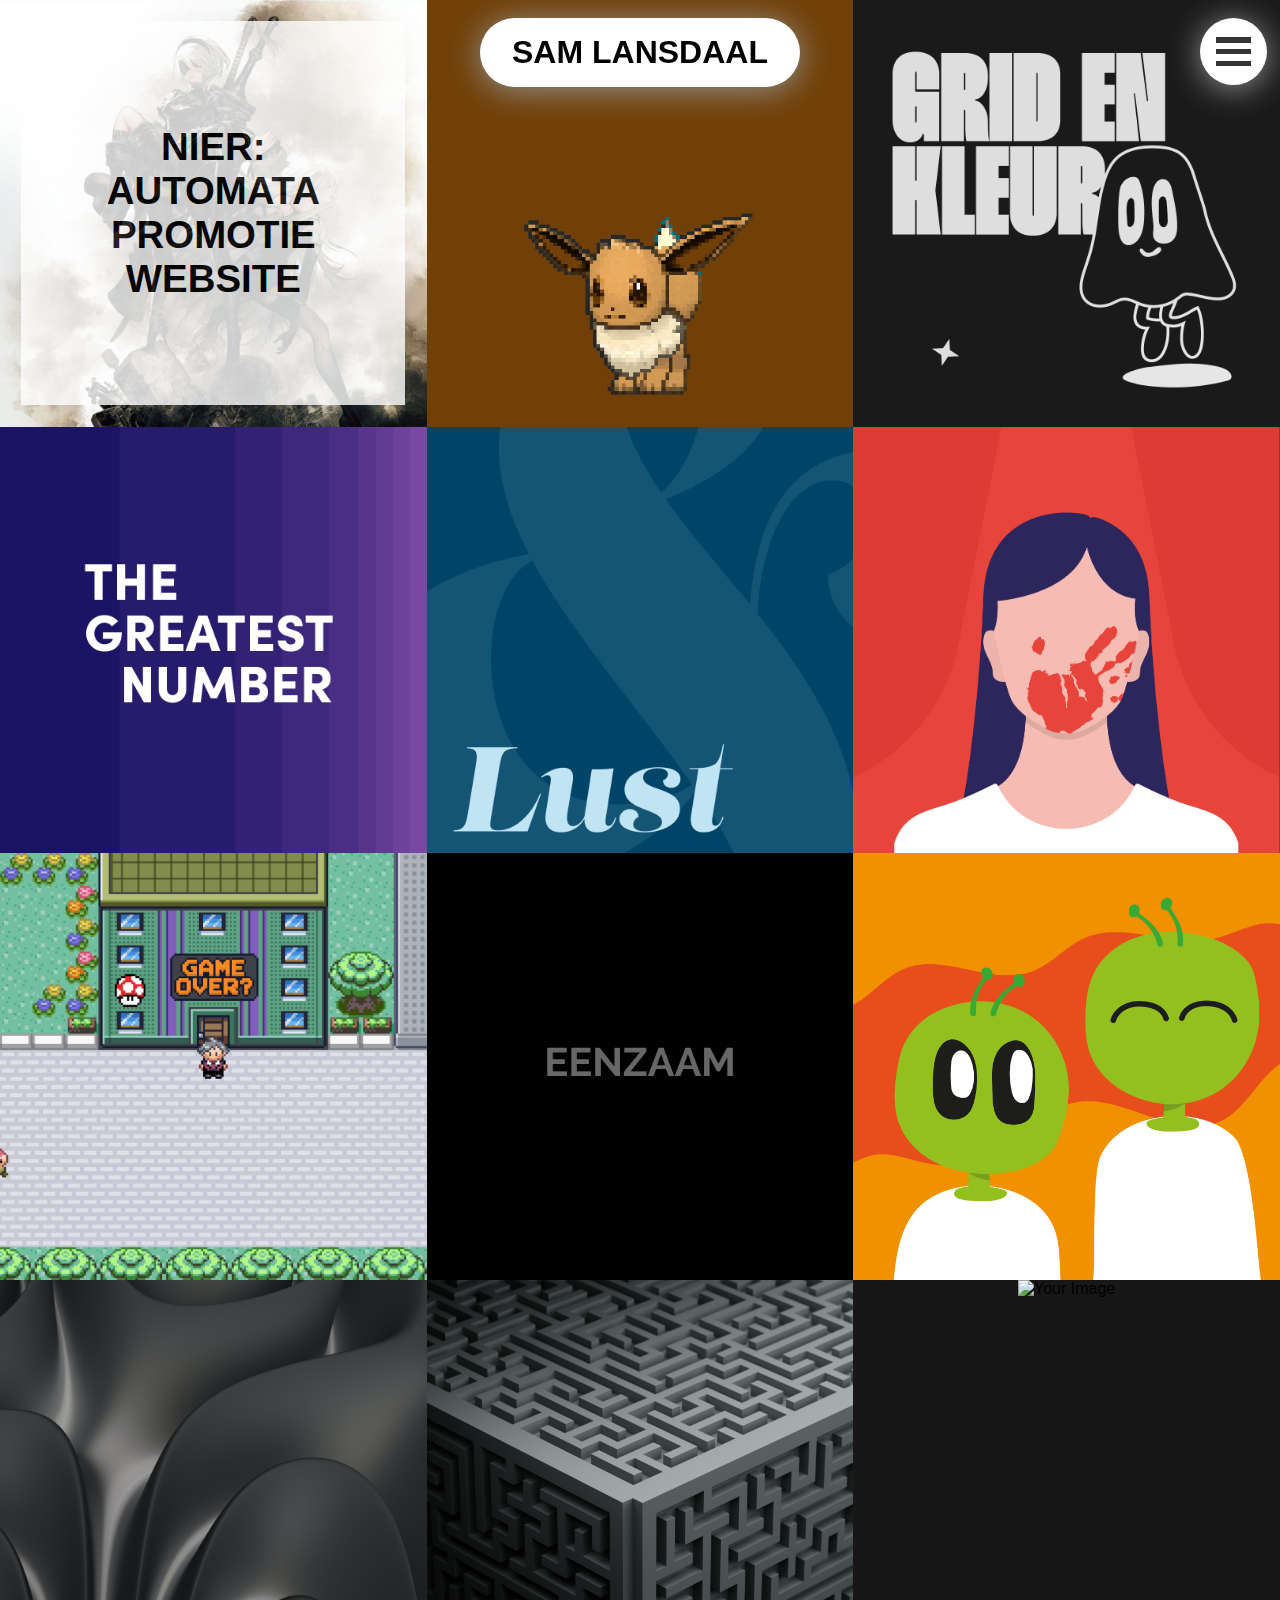
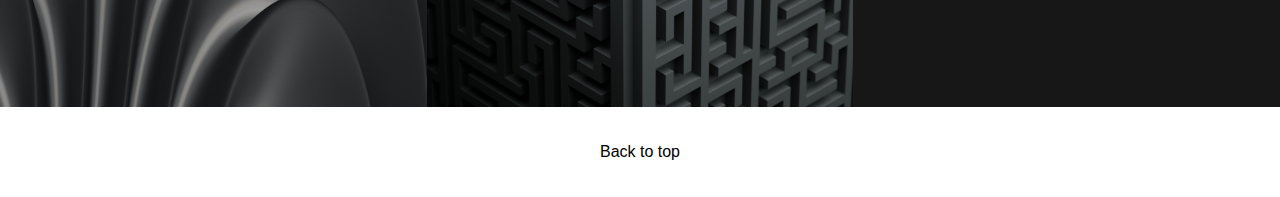
==== commit 43a98373: "Add files via upload" ====
--- a/index.html
+++ b/index.html
@@ -6,13 +6,16 @@
     <title>Portfolio</title>
     <link rel="stylesheet" type="text/css" href="./styles/styles.css">
 
-    <link rel="apple-touch-icon" sizes="180x180" href="/apple-touch-icon.png">
-    <link rel="icon" type="image/png" sizes="32x32" href="/favicon-32x32.png">
-    <link rel="icon" type="image/png" sizes="16x16" href="/favicon-16x16.png">
-    <link rel="manifest" href="/site.webmanifest">
-    <link rel="mask-icon" href="/safari-pinned-tab.svg" color="#5bbad5">
+    <link rel="apple-touch-icon" sizes="180x180" href="./apple-touch-icon.png">
+    <link rel="icon" type="image/png" sizes="32x32" href="./favicon-32x32.png">
+    <link rel="icon" type="image/png" sizes="16x16" href="./favicon-16x16.png">
+    <link rel="manifest" href="./site.webmanifest">
+    <link rel="mask-icon" href="./safari-pinned-tab.svg" color="#5bbad5">
     <meta name="msapplication-TileColor" content="#da532c">
     <meta name="theme-color" content="#ffffff">
+
+    <link rel="stylesheet" href="https://use.typekit.net/ybu4sqt.css">
+    
 
 </head>
 <body>
@@ -23,7 +26,7 @@
                 Sam Lansdaal
             </h1>
         </a>
-
+        <a id="mobileMenuButton" class="mobileMenuButton">Menu</a>
         <div id="menuButton" class="menuButton">
             <div class="bar1"></div>
             <div class="bar2"></div>
--- a/styles/styles.css
+++ b/styles/styles.css
@@ -11,11 +11,9 @@
 
 html {
   scroll-behavior: smooth;
-}
-
-body {
-  font-family: Sofia Pro;
-  font-size: 1em;
+  font-family: sofia pro, sans-serif;
+  font-style: normal;
+  font-weight: 100;
 }
 
 a, a:hover, a:active, a:visited {
@@ -101,6 +99,11 @@
 main .homeButton:hover {
   color: var(--var-orange);
   text-decoration: none;
+}
+
+.mobileMenuButton {
+  display: none;
+  position: fixed;
 }
 
 main > button {
@@ -144,7 +147,7 @@
   position: absolute;
   left: -100vw;
   background-color: var(--var-darkGray);
-  width: 100vw;
+  width: 0%;
   height: 100vh;
   z-index: 400;
   display: flex;
@@ -174,6 +177,7 @@
 .active {
   left: 0;
   position: fixed;
+  width: 100%;
 }
 
 /* de toggle button voor het menu */
@@ -198,6 +202,12 @@
   box-shadow: rgb(149, 149, 149) 0em 0.1em 1em;
 }
 
+.menuButton:hover > .bar1,
+.menuButton:hover > .bar2,
+.menuButton:hover > .bar3 {
+  background-color: var(--var-orange);
+}
+
 .bar1,
 .bar2,
 .bar3 {
@@ -205,12 +215,12 @@
     height: 30%;
     background-color: #333;
     margin: 0.1em 0;
-    transition: 0.4s;
+    transition: 1s;
 }
 
 .change .bar1 {
     -webkit-transform: rotate(-45deg) translate(-6px, 6px);
-    transform: rotate(-45deg) translate(-6px, 6px);
+    transform: rotate(-45deg) translate(-8px, 8px);
 }
 
 .change .bar2 {
@@ -219,7 +229,7 @@
 
 .change .bar3 {
     -webkit-transform: rotate(45deg) translate(-6px, -6px);
-    transform: rotate(45deg) translate(-6px, -6px);
+    transform: rotate(45deg) translate(-8px, -8px);
 }
 
 /* ---------------------------------------- */
@@ -228,7 +238,8 @@
 
 .projectPage {
   background-color: white;
-  padding-top: 10em;
+  padding-top: 8em;
+  overflow: hidden;
 }
 
 .projectPage article {
@@ -251,6 +262,7 @@
   aspect-ratio: 2/1;
   margin: 3em 0em;
   height: auto;
+  width: 100vw;
 }
  
 .projectPage .image-container-project {
@@ -264,9 +276,13 @@
   background-color: var(--var-darkGray);
 }
 
+.projectPage .image-container-project:nth-of-type(2) {
+  overflow: scroll;
+}
+
 .projectPage article .image-container-project img {
   width: 100vw;
-  height: fit-content;
+  height: auto;
 }
 
 .projectPage video {
@@ -278,7 +294,8 @@
 
 #spookyOnepager, #BeeldtaalPoster {
   height: auto;
-  width: 60vw;
+  width: 80vw;
+  align-self: flex-start;
 }
 
 #afstuderen {
@@ -388,7 +405,7 @@
 /* ---------------------------------------- */
 
 footer {
-  width: 100vw;
+  width: 100%;
   height: 10vh;
   display: flex;
   justify-content: center;
@@ -445,7 +462,6 @@
   .projectPage .image-container-project {
     height: 45vh;
     width: 100%;
-    display: block;
   }
 
   .projectPage .image-container-project iframe {
@@ -455,7 +471,7 @@
 
 }
 
-@media screen and (max-width: 400px) {
+@media screen and (max-width: 460px) {
   .image-container {
     width: 100%;
   }
@@ -465,19 +481,21 @@
   }
 
   .menuButton {
-    display: flex;
-    height: 0.06em;
-    width: 0.06em;
-  }
-
-  .bar1,
-  .bar2,
-  .bar3 {
-    width: 10em;
-    height: 1em;
-    background-color: #333;
-    margin-top: 0.01em;
-    transition: 0.4s;
+    display: none;
+  }
+
+  .mobileMenuButton {
+    display: block;
+    position: fixed;
+    background-color: white;
+    padding: 0.5em 1em 0.5em 1em;
+    border-radius: 10em;
+    background-color: white;
+    box-shadow: rgb(149, 149, 149) 0em 0.1em 1em;
+    bottom: 2vh;
+    cursor: pointer;
+    z-index: 500;
+    font-weight: 700;
   }
 
   h2 {
@@ -496,7 +514,6 @@
   .projectPage .image-container-project {
     height: 30vh;
     width: 100%;
-    display: block;
   }
 
   .projectPage .image-container-project iframe {
